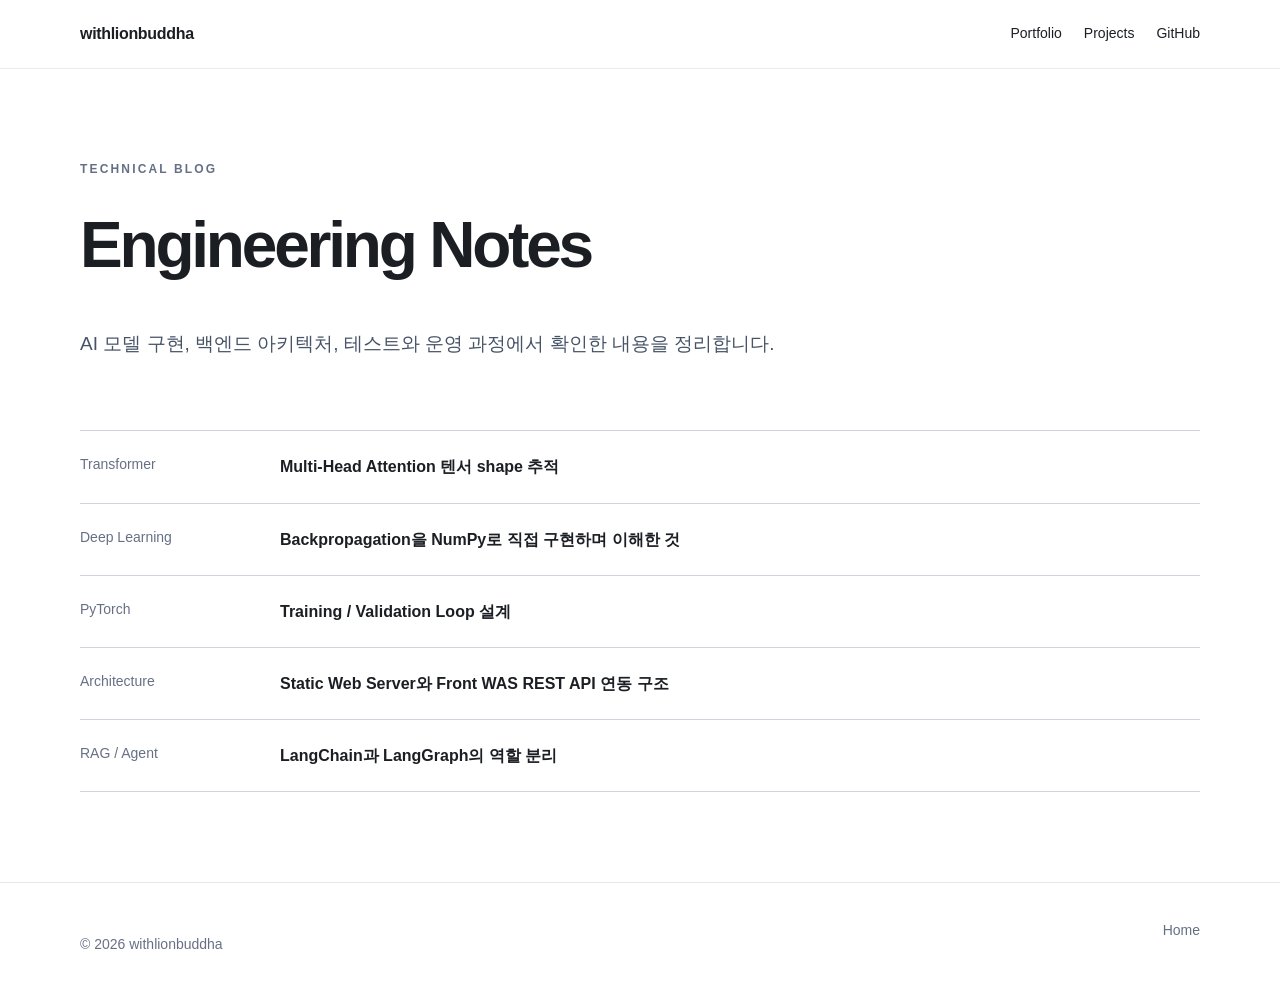
==== blog/index.html @ e639cd32 "[docs] PORTFOLIO 및 BLOG 추가" ====
<!DOCTYPE html>
<html lang="ko">
<head>
  <meta charset="UTF-8" />
  <meta name="viewport" content="width=device-width, initial-scale=1.0" />
  <title>Technical Blog | withlionbuddha</title>
  <link rel="stylesheet" href="../assets/css/style.css" />
</head>
<body>
  <header class="site-header">
    <div class="container header-inner">
      <a class="logo" href="../index.html">withlionbuddha</a>
      <nav class="nav">
        <a href="../index.html">Portfolio</a>
        <a href="../index.html#projects">Projects</a>
        <a href="https://github.com/withlionbuddha" target="_blank" rel="noopener">GitHub</a>
      </nav>
    </div>
  </header>

  <main>
    <section class="page-hero">
      <div class="container">
        <p class="eyebrow">TECHNICAL BLOG</p>
        <h1>Engineering Notes</h1>
        <p class="hero-copy">AI 모델 구현, 백엔드 아키텍처, 테스트와 운영 과정에서 확인한 내용을 정리합니다.</p>
      </div>
    </section>

    <section class="page-content">
      <div class="container">
        <div class="post-list">
          <div class="post-item">
            <span>Transformer</span>
            <strong>Multi-Head Attention 텐서 shape 추적</strong>
          </div>
          <div class="post-item">
            <span>Deep Learning</span>
            <strong>Backpropagation을 NumPy로 직접 구현하며 이해한 것</strong>
          </div>
          <div class="post-item">
            <span>PyTorch</span>
            <strong>Training / Validation Loop 설계</strong>
          </div>
          <div class="post-item">
            <span>Architecture</span>
            <strong>Static Web Server와 Front WAS REST API 연동 구조</strong>
          </div>
          <div class="post-item">
            <span>RAG / Agent</span>
            <strong>LangChain과 LangGraph의 역할 분리</strong>
          </div>
        </div>
      </div>
    </section>
  </main>

  <footer class="footer">
    <div class="container footer-inner">
      <p>© 2026 withlionbuddha</p>
      <div><a href="../index.html">Home</a></div>
    </div>
  </footer>
</body>
</html>
---- assets/css/style.css ----
* {
  box-sizing: border-box;
}

html {
  scroll-behavior: smooth;
}

body {
  margin: 0;
  font-family: Inter, Pretendard, -apple-system, BlinkMacSystemFont, "Segoe UI", sans-serif;
  color: #1b1f24;
  background: #ffffff;
  line-height: 1.7;
}

a {
  color: inherit;
  text-decoration: none;
}

.container {
  width: min(1120px, calc(100% - 40px));
  margin: 0 auto;
}

.site-header {
  position: sticky;
  top: 0;
  z-index: 10;
  background: rgba(255,255,255,.94);
  border-bottom: 1px solid #e9ecef;
  backdrop-filter: blur(10px);
}

.header-inner {
  min-height: 68px;
  display: flex;
  align-items: center;
  justify-content: space-between;
  gap: 24px;
}

.logo {
  font-weight: 800;
  letter-spacing: -0.02em;
}

.nav {
  display: flex;
  gap: 22px;
  font-size: 14px;
}

.nav a:hover,
.card-links a:hover,
.footer a:hover {
  text-decoration: underline;
}

.hero {
  padding: 120px 0 96px;
  border-bottom: 1px solid #eceff1;
}

.eyebrow {
  margin: 0 0 12px;
  font-size: 12px;
  font-weight: 800;
  letter-spacing: .18em;
  text-transform: uppercase;
  color: #667085;
}

.hero h1 {
  max-width: 900px;
  margin: 0;
  font-size: clamp(42px, 7vw, 78px);
  line-height: 1.05;
  letter-spacing: -0.055em;
}

.hero-copy {
  max-width: 760px;
  margin: 28px 0 0;
  font-size: 19px;
  color: #475467;
}

.hero-actions {
  display: flex;
  gap: 12px;
  margin-top: 32px;
}

.button {
  display: inline-flex;
  align-items: center;
  justify-content: center;
  min-height: 46px;
  padding: 0 18px;
  border-radius: 8px;
  font-weight: 700;
}

.primary {
  background: #111827;
  color: #ffffff;
}

.secondary {
  border: 1px solid #d0d5dd;
}

.section {
  padding: 88px 0;
}

.alt {
  background: #f8fafc;
}

.section-heading {
  margin-bottom: 36px;
}

.section-heading h2 {
  margin: 0;
  font-size: clamp(30px, 4vw, 46px);
  line-height: 1.2;
  letter-spacing: -0.04em;
}

.about-grid,
.skill-grid {
  display: grid;
  grid-template-columns: repeat(2, 1fr);
  gap: 24px;
}

.about-grid p {
  margin: 0;
  font-size: 18px;
  color: #475467;
}

.card-grid {
  display: grid;
  grid-template-columns: repeat(3, 1fr);
  gap: 20px;
}

.card {
  display: flex;
  flex-direction: column;
  min-height: 380px;
  padding: 28px;
  background: #ffffff;
  border: 1px solid #e4e7ec;
  border-radius: 14px;
}

.card-number {
  margin: 0;
  font-size: 13px;
  font-weight: 800;
  color: #98a2b3;
}

.card h3 {
  margin: 22px 0 12px;
  font-size: 24px;
  letter-spacing: -0.03em;
}

.card p {
  color: #475467;
}

.tags {
  display: flex;
  flex-wrap: wrap;
  gap: 8px;
  margin-top: auto;
  padding-top: 18px;
}

.tags span {
  padding: 5px 9px;
  border-radius: 999px;
  background: #f2f4f7;
  font-size: 12px;
  font-weight: 700;
}

.card-links {
  display: flex;
  gap: 16px;
  margin-top: 22px;
  font-weight: 800;
  font-size: 14px;
}

.skill-grid > div {
  padding: 24px 0;
  border-top: 1px solid #e4e7ec;
}

.skill-grid h3 {
  margin: 0 0 8px;
}

.skill-grid p {
  margin: 0;
  color: #475467;
}

.post-list {
  border-top: 1px solid #d0d5dd;
}

.post-item {
  display: grid;
  grid-template-columns: 180px 1fr;
  gap: 20px;
  padding: 22px 0;
  border-bottom: 1px solid #d0d5dd;
}

.post-item span {
  color: #667085;
  font-size: 14px;
}

.footer {
  padding: 36px 0;
  border-top: 1px solid #e4e7ec;
}

.footer-inner {
  display: flex;
  justify-content: space-between;
  gap: 20px;
  font-size: 14px;
  color: #667085;
}

.footer-inner div {
  display: flex;
  gap: 16px;
}

.page-hero {
  padding: 90px 0 50px;
}

.page-hero h1 {
  margin: 0;
  font-size: clamp(38px, 6vw, 64px);
  letter-spacing: -0.05em;
}

.page-content {
  padding: 20px 0 90px;
}

.content-block {
  max-width: 860px;
  margin-bottom: 48px;
}

.content-block h2 {
  margin-top: 0;
}

.metric-grid {
  display: grid;
  grid-template-columns: repeat(3, 1fr);
  gap: 16px;
}

.metric {
  padding: 22px;
  border: 1px solid #e4e7ec;
  border-radius: 12px;
}

.metric strong {
  display: block;
  font-size: 24px;
}

@media (max-width: 820px) {
  .nav {
    display: none;
  }

  .card-grid,
  .about-grid,
  .skill-grid,
  .metric-grid {
    grid-template-columns: 1fr;
  }

  .post-item {
    grid-template-columns: 1fr;
    gap: 6px;
  }

  .hero {
    padding-top: 88px;
  }
}
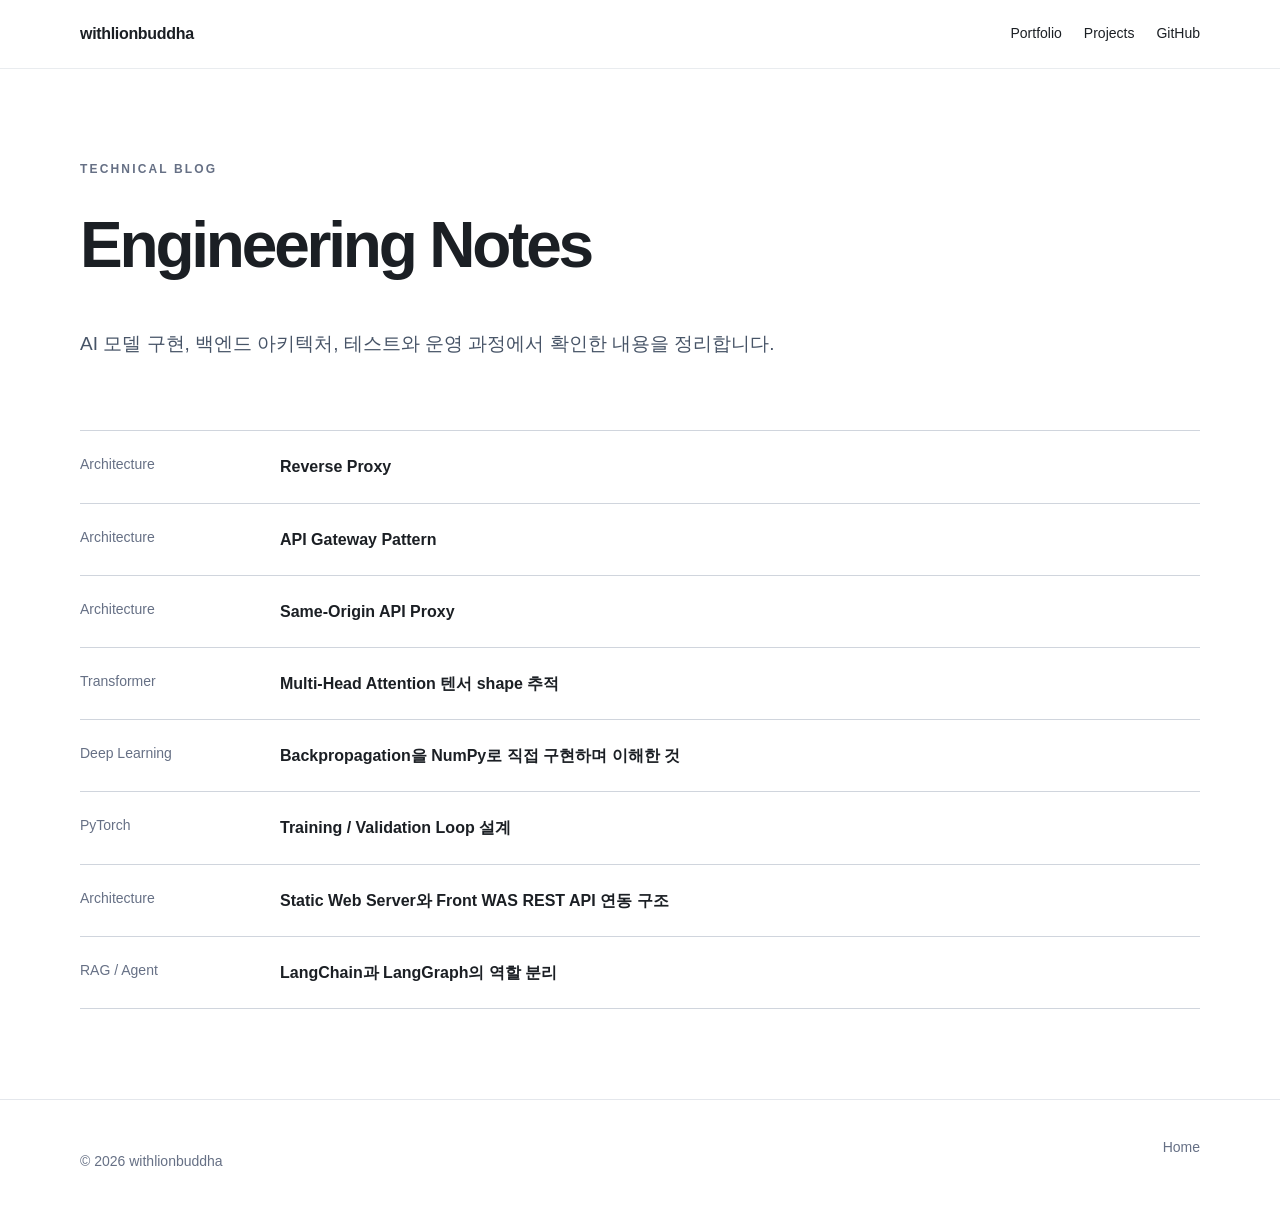
==== commit 5b8004ea: "Link architecture blog posts from blog index" ====
--- a/blog/index.html
+++ b/blog/index.html
@@ -30,6 +30,18 @@
     <section class="page-content">
       <div class="container">
         <div class="post-list">
+          <a class="post-item" href="reverse-proxy.html">
+            <span>Architecture</span>
+            <strong>Reverse Proxy</strong>
+          </a>
+          <a class="post-item" href="api-gateway-pattern.html">
+            <span>Architecture</span>
+            <strong>API Gateway Pattern</strong>
+          </a>
+          <a class="post-item" href="same-origin-api-proxy.html">
+            <span>Architecture</span>
+            <strong>Same-Origin API Proxy</strong>
+          </a>
           <div class="post-item">
             <span>Transformer</span>
             <strong>Multi-Head Attention 텐서 shape 추적</strong>
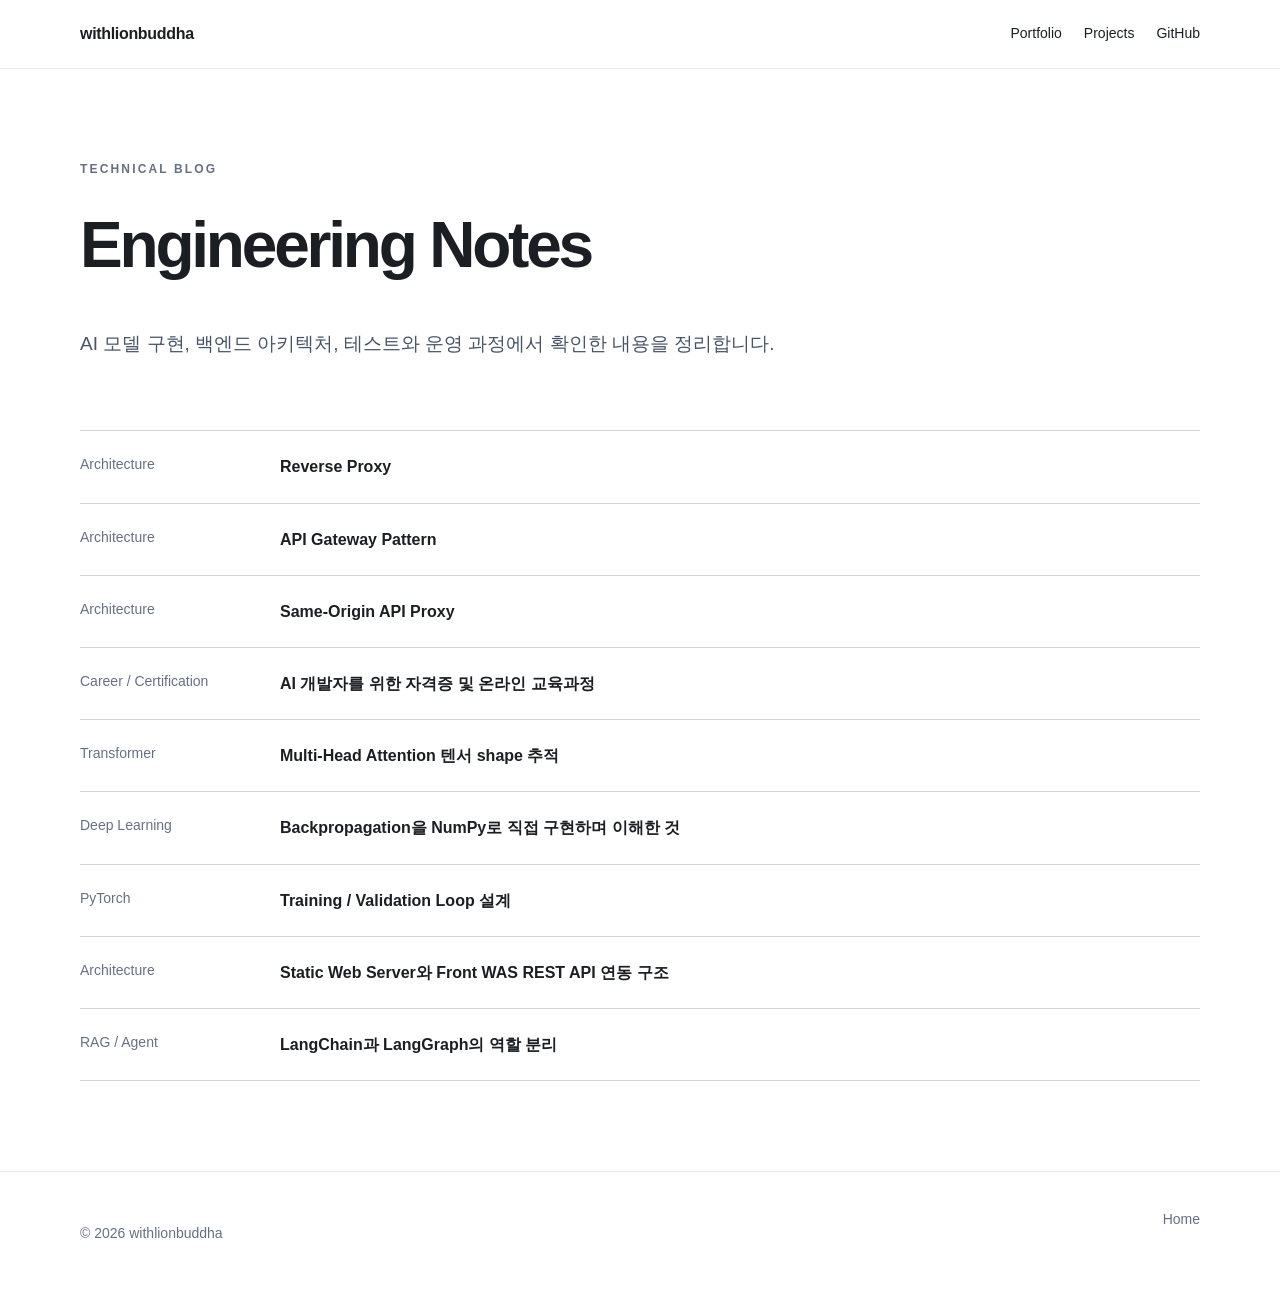
==== commit 621e82b2: "Link AI certifications page from blog index" ====
--- a/blog/index.html
+++ b/blog/index.html
@@ -42,6 +42,10 @@
             <span>Architecture</span>
             <strong>Same-Origin API Proxy</strong>
           </a>
+          <a class="post-item" href="ai-certifications.html">
+            <span>Career / Certification</span>
+            <strong>AI 개발자를 위한 자격증 및 온라인 교육과정</strong>
+          </a>
           <div class="post-item">
             <span>Transformer</span>
             <strong>Multi-Head Attention 텐서 shape 추적</strong>
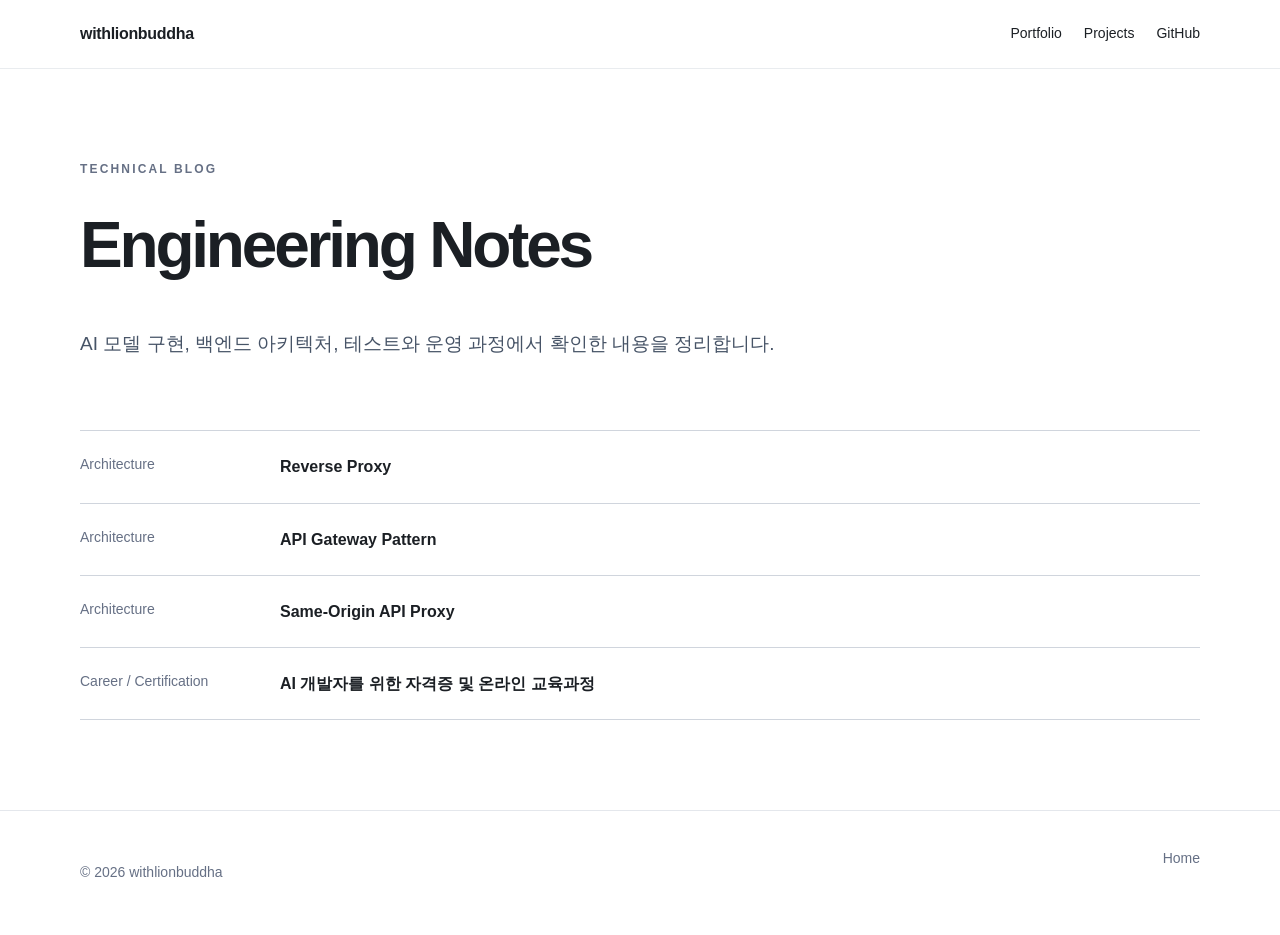
==== commit 72dec716: "Remove unpublished blog placeholders" ====
--- a/blog/index.html
+++ b/blog/index.html
@@ -46,26 +46,6 @@
             <span>Career / Certification</span>
             <strong>AI 개발자를 위한 자격증 및 온라인 교육과정</strong>
           </a>
-          <div class="post-item">
-            <span>Transformer</span>
-            <strong>Multi-Head Attention 텐서 shape 추적</strong>
-          </div>
-          <div class="post-item">
-            <span>Deep Learning</span>
-            <strong>Backpropagation을 NumPy로 직접 구현하며 이해한 것</strong>
-          </div>
-          <div class="post-item">
-            <span>PyTorch</span>
-            <strong>Training / Validation Loop 설계</strong>
-          </div>
-          <div class="post-item">
-            <span>Architecture</span>
-            <strong>Static Web Server와 Front WAS REST API 연동 구조</strong>
-          </div>
-          <div class="post-item">
-            <span>RAG / Agent</span>
-            <strong>LangChain과 LangGraph의 역할 분리</strong>
-          </div>
         </div>
       </div>
     </section>
--- a/assets/css/style.css
+++ b/assets/css/style.css
@@ -59,7 +59,7 @@
 }
 
 .hero {
-  padding: 120px 0 96px;
+  padding: 120px 0 48px;
   border-bottom: 1px solid #eceff1;
 }
 
@@ -116,6 +116,14 @@
   padding: 88px 0;
 }
 
+#about {
+  padding: 56px 0;
+}
+
+#about + .section {
+  padding: 56px 0;
+}
+
 .alt {
   background: #f8fafc;
 }
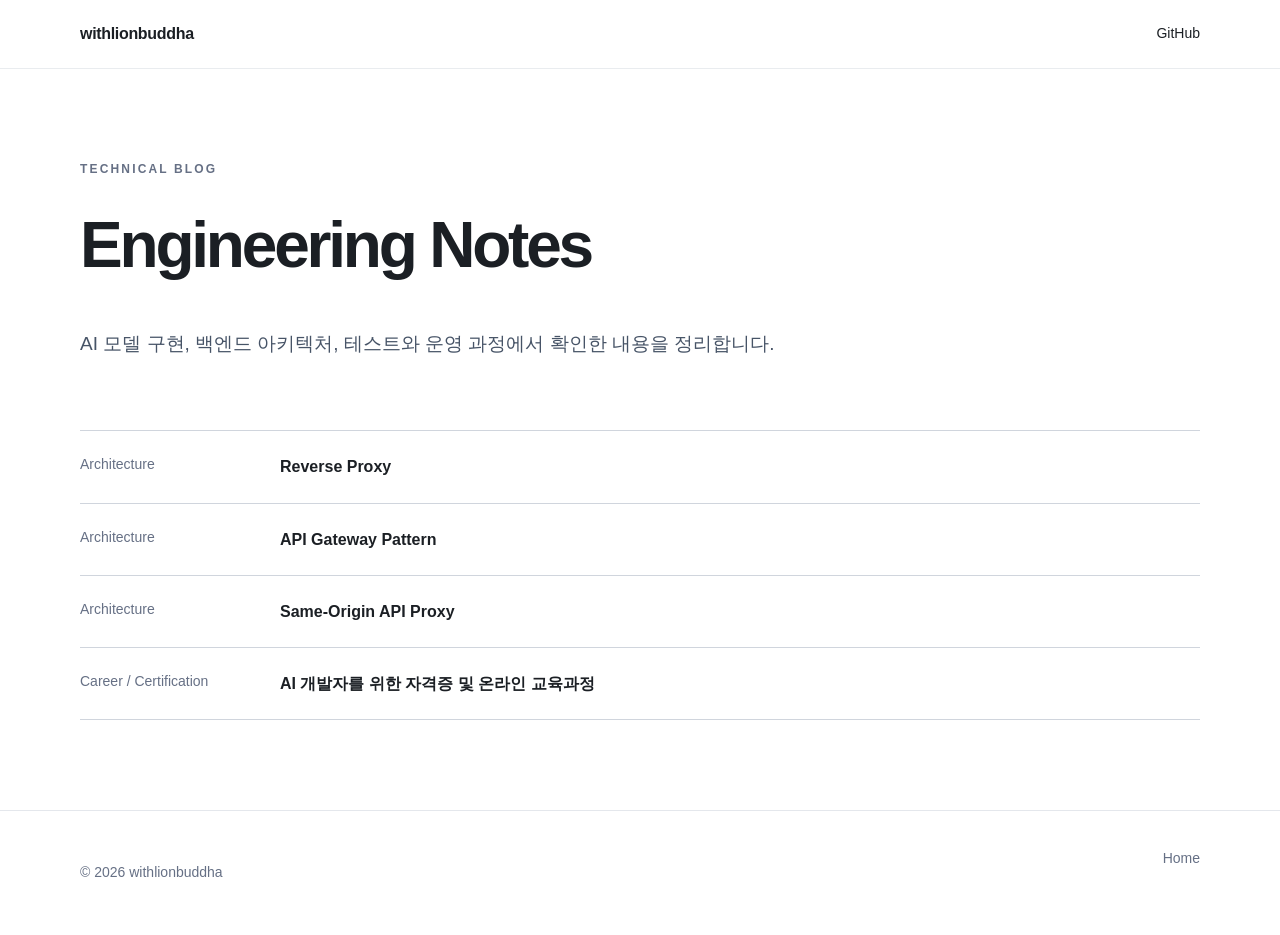
==== commit ef9bdca8: "Remove Portfolio and Projects from blog navigation" ====
--- a/blog/index.html
+++ b/blog/index.html
@@ -11,8 +11,6 @@
     <div class="container header-inner">
       <a class="logo" href="../index.html">withlionbuddha</a>
       <nav class="nav">
-        <a href="../index.html">Portfolio</a>
-        <a href="../index.html#projects">Projects</a>
         <a href="https://github.com/withlionbuddha" target="_blank" rel="noopener">GitHub</a>
       </nav>
     </div>
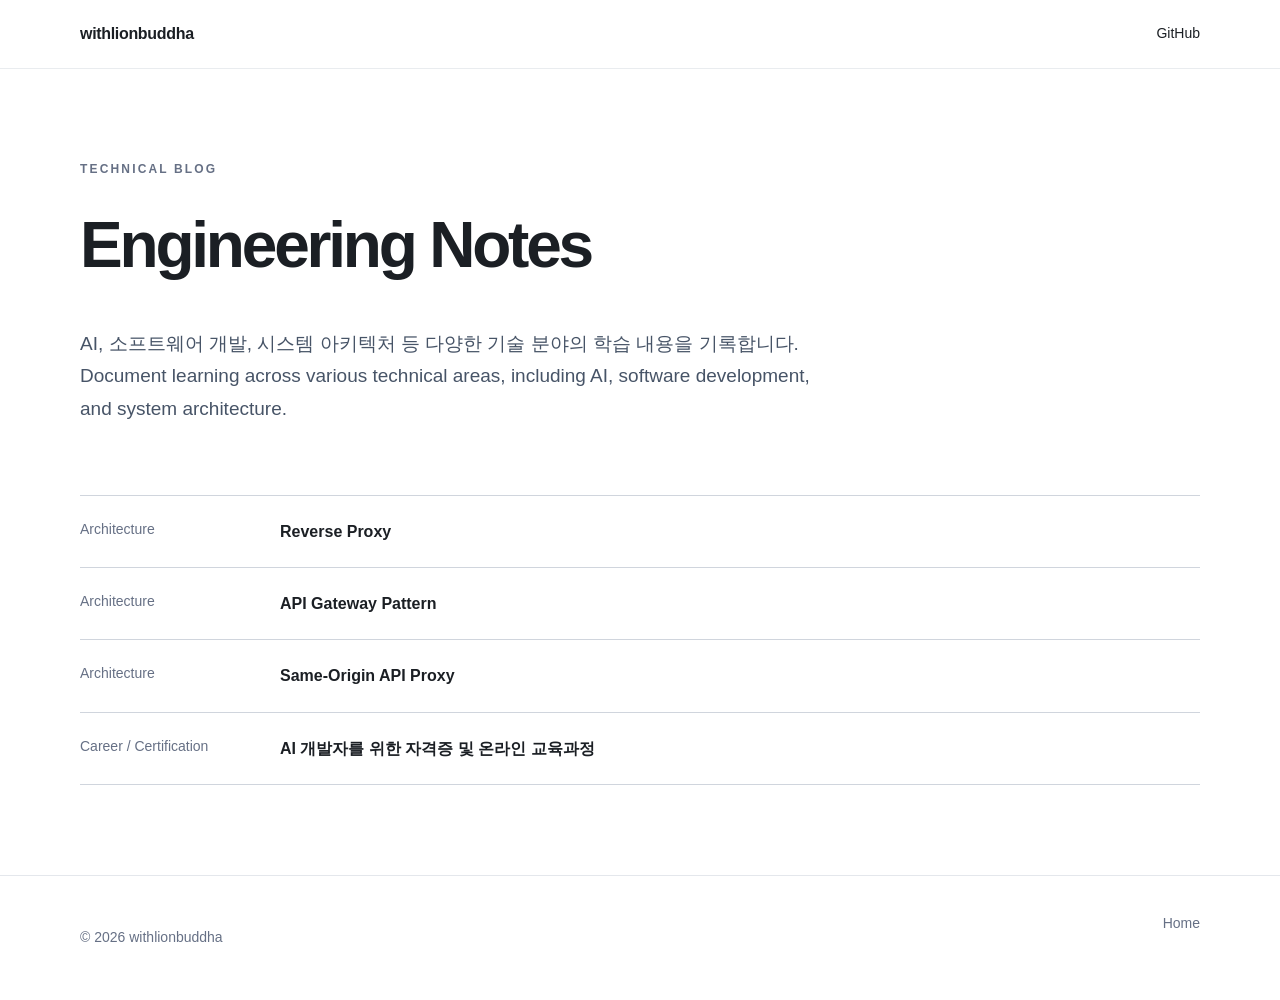
==== commit 81d6af21: "[fix] blog 목적 변경" ====
--- a/blog/index.html
+++ b/blog/index.html
@@ -21,7 +21,8 @@
       <div class="container">
         <p class="eyebrow">TECHNICAL BLOG</p>
         <h1>Engineering Notes</h1>
-        <p class="hero-copy">AI 모델 구현, 백엔드 아키텍처, 테스트와 운영 과정에서 확인한 내용을 정리합니다.</p>
+        <p class="hero-copy">AI, 소프트웨어 개발, 시스템 아키텍처 등 다양한 기술 분야의 학습 내용을 기록합니다. <br>
+Document learning across various technical areas, including AI, software development, and system architecture.</p>
       </div>
     </section>
 
--- a/assets/css/style.css
+++ b/assets/css/style.css
@@ -116,12 +116,29 @@
   padding: 88px 0;
 }
 
+.homepage-sections {
+  margin-top: 0;
+}
+
+.homepage-sections .section,
+.homepage-sections .section-ratio-3 {
+  padding: 64px 0;
+}
+
+#certifications,
 #about {
-  padding: 56px 0;
-}
-
-#about + .section {
-  padding: 56px 0;
+  transform: none;
+  margin: 0;
+}
+
+#certifications {
+  padding-top: 48px;
+  padding-bottom: 56px;
+}
+
+#about {
+  padding-top: 48px;
+  padding-bottom: 56px;
 }
 
 .alt {
@@ -130,6 +147,10 @@
 
 .section-heading {
   margin-bottom: 36px;
+}
+
+.homepage-sections .section-heading {
+  margin-bottom: 24px;
 }
 
 .section-heading h2 {
@@ -303,6 +324,31 @@
     display: none;
   }
 
+  .homepage-sections {
+    margin-top: 0;
+  }
+
+  .homepage-sections .section,
+  .homepage-sections .section-ratio-3 {
+    padding: 48px 0;
+  }
+
+  #certifications,
+  #about {
+    transform: none;
+    margin: 0;
+  }
+
+  #certifications {
+    padding-top: 32px;
+    padding-bottom: 36px;
+  }
+
+  #about {
+    padding-top: 32px;
+    padding-bottom: 36px;
+  }
+
   .card-grid,
   .about-grid,
   .skill-grid,
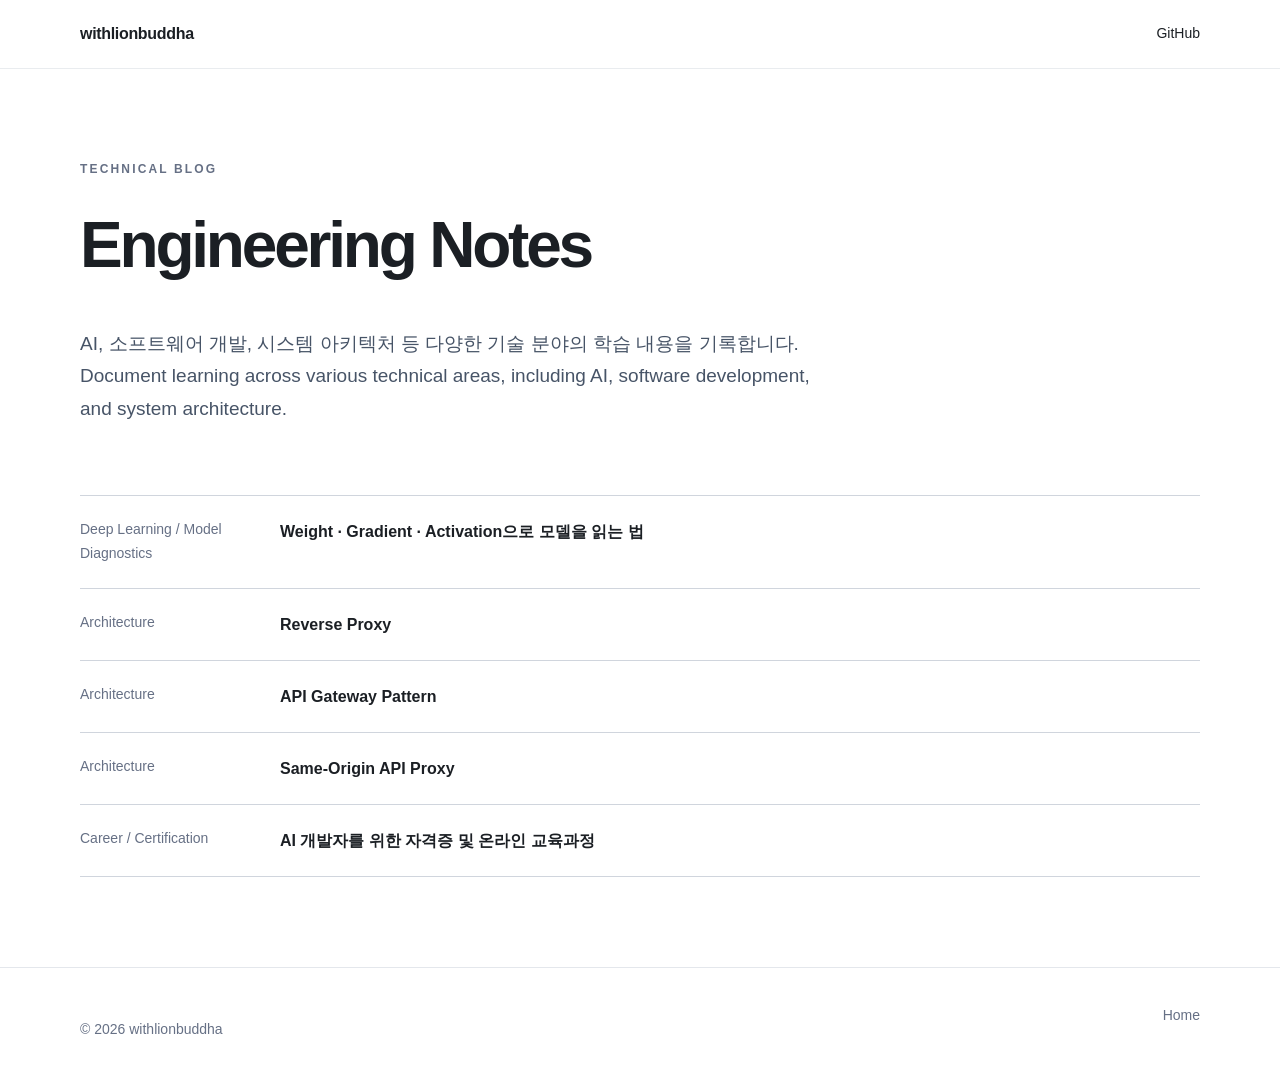
==== commit 4b34cc64: "Link model diagnostics guide from technical blog" ====
--- a/blog/index.html
+++ b/blog/index.html
@@ -29,6 +29,10 @@
     <section class="page-content">
       <div class="container">
         <div class="post-list">
+          <a class="post-item" href="model-diagnostics-training-dynamics.html">
+            <span>Deep Learning / Model Diagnostics</span>
+            <strong>Weight · Gradient · Activation으로 모델을 읽는 법</strong>
+          </a>
           <a class="post-item" href="reverse-proxy.html">
             <span>Architecture</span>
             <strong>Reverse Proxy</strong>
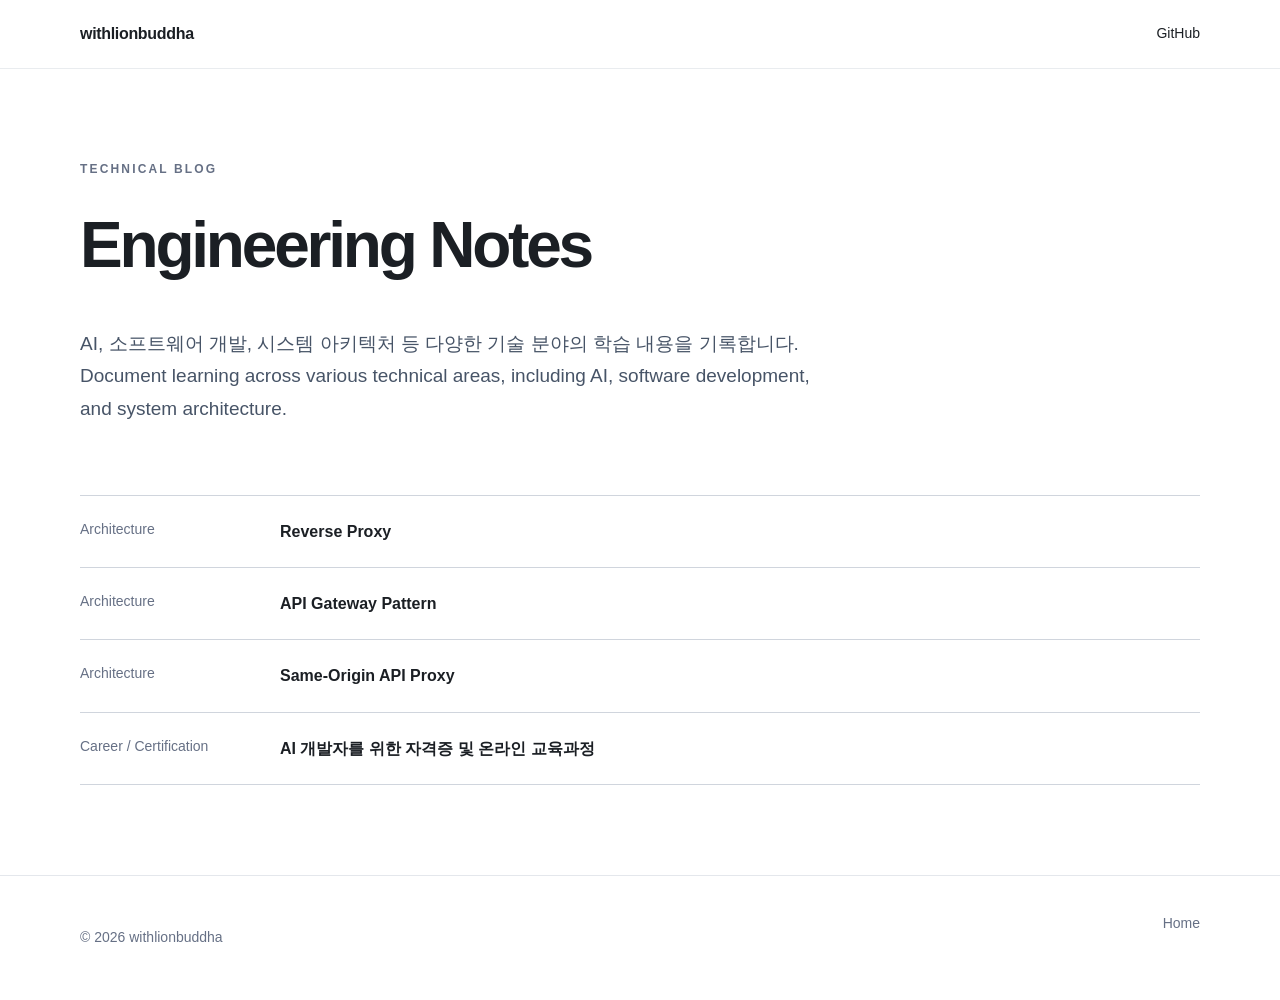
==== commit 8e4bebe4: "Remove model diagnostics from blog index" ====
--- a/blog/index.html
+++ b/blog/index.html
@@ -29,10 +29,6 @@
     <section class="page-content">
       <div class="container">
         <div class="post-list">
-          <a class="post-item" href="model-diagnostics-training-dynamics.html">
-            <span>Deep Learning / Model Diagnostics</span>
-            <strong>Weight · Gradient · Activation으로 모델을 읽는 법</strong>
-          </a>
           <a class="post-item" href="reverse-proxy.html">
             <span>Architecture</span>
             <strong>Reverse Proxy</strong>
--- a/assets/css/style.css
+++ b/assets/css/style.css
@@ -320,8 +320,25 @@
 }
 
 @media (max-width: 820px) {
+  .header-inner {
+    min-height: auto;
+    padding: 14px 0;
+    align-items: flex-start;
+    flex-direction: column;
+    gap: 10px;
+  }
+
   .nav {
-    display: none;
+    display: flex;
+    width: 100%;
+    gap: 16px;
+    overflow-x: auto;
+    white-space: nowrap;
+    scrollbar-width: thin;
+  }
+
+  .nav a {
+    flex: 0 0 auto;
   }
 
   .homepage-sections {
